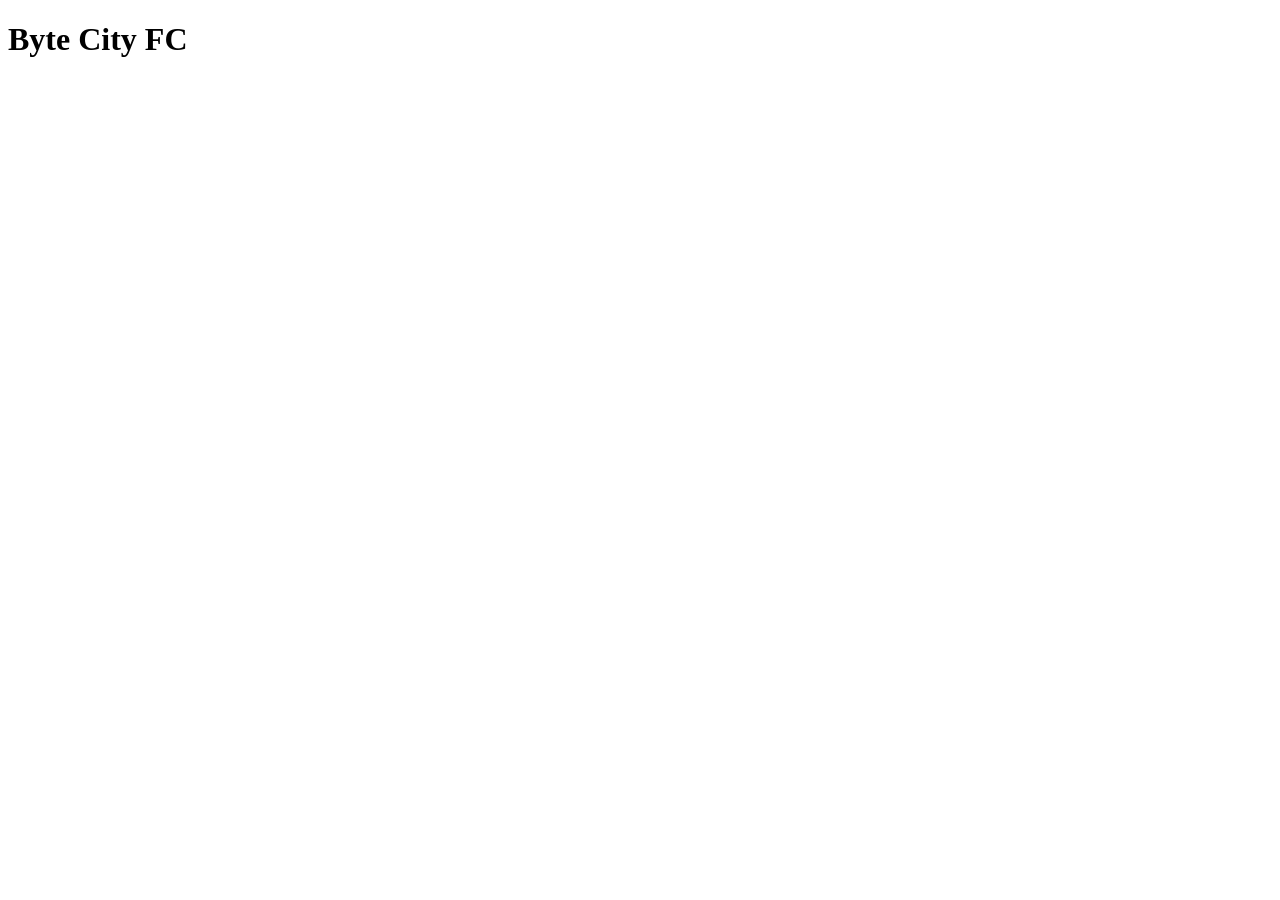
==== index.html @ 26c6b19a "Add initial HTML structure for Byte City FC" ====
<!DOCTYPE html>
<html lang="en">
<head>
    <meta charset="UTF-8">
    <meta name="viewport" content="width=device-width, initial-scale=1.0">
    <title>Byte City FC</title>
</head>
<header>

</header>
<body>
    <h1>Byte City FC</h1>
</body>
</html>
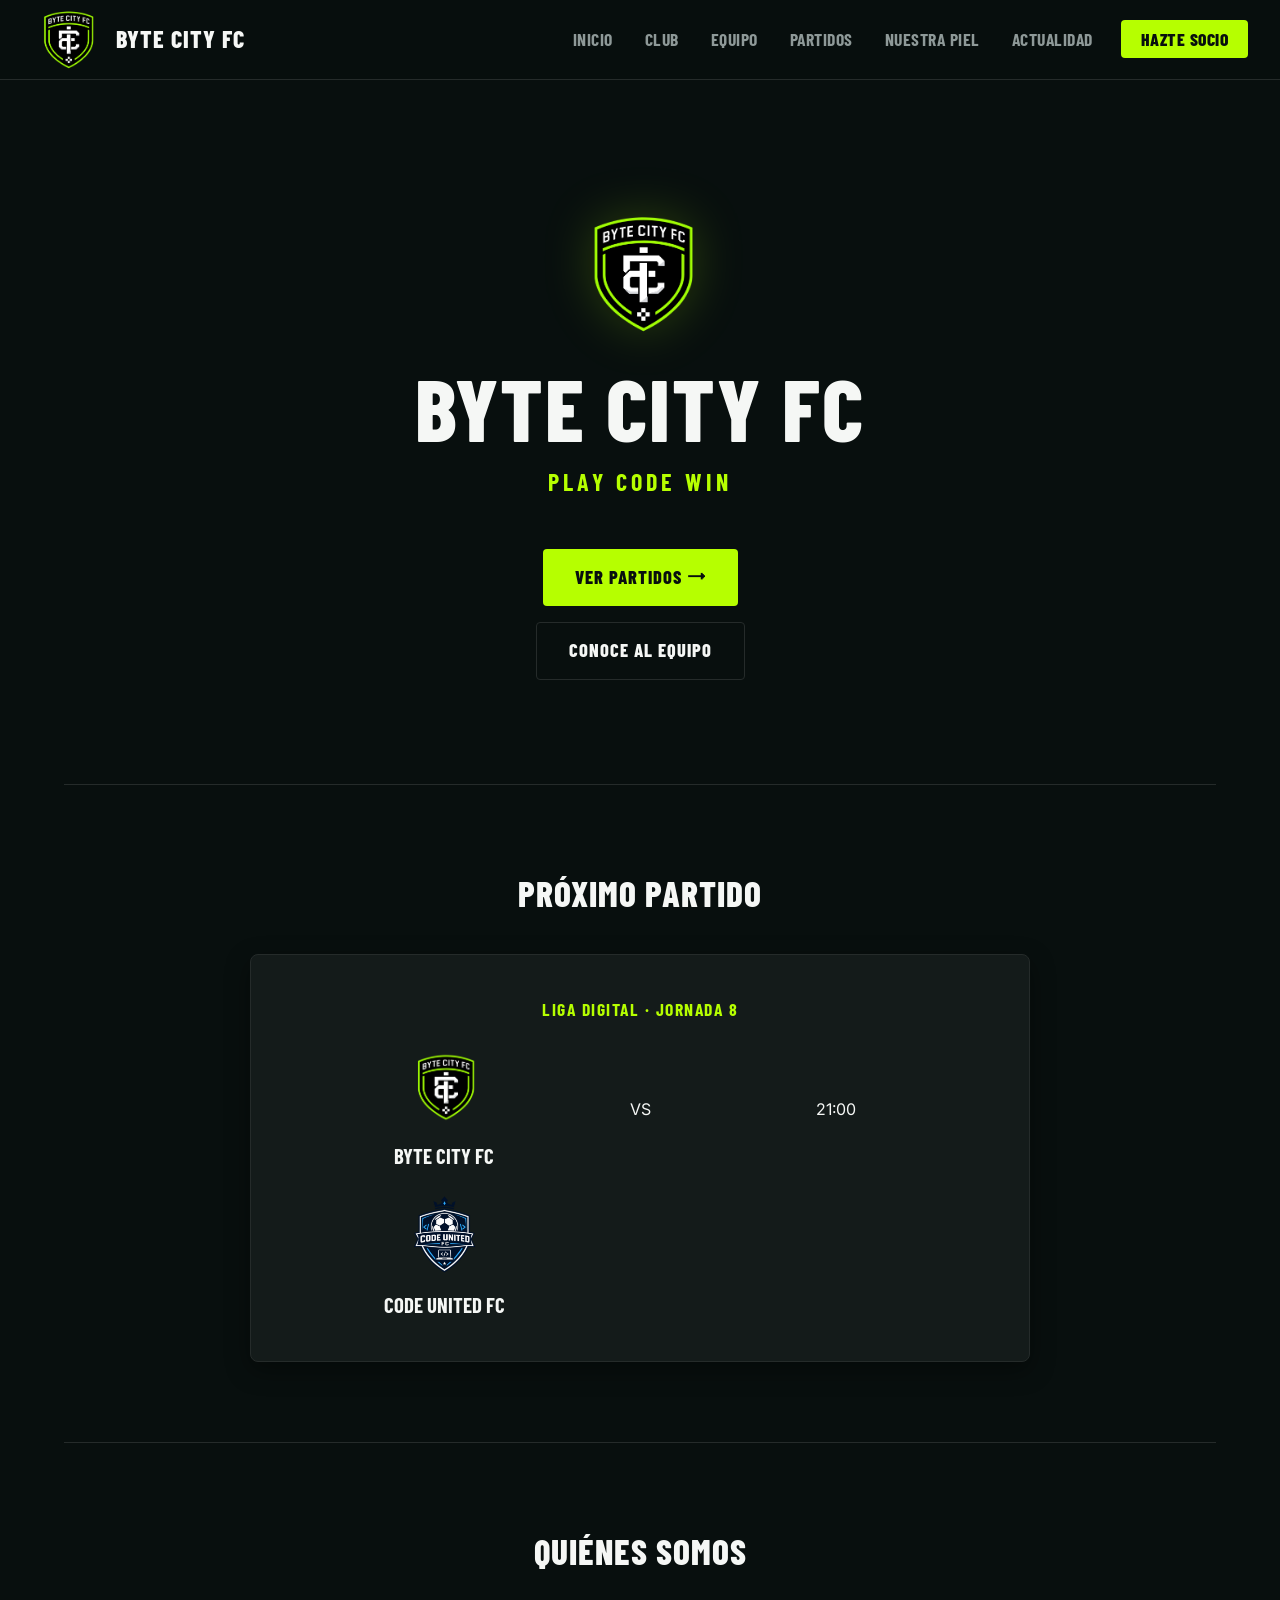
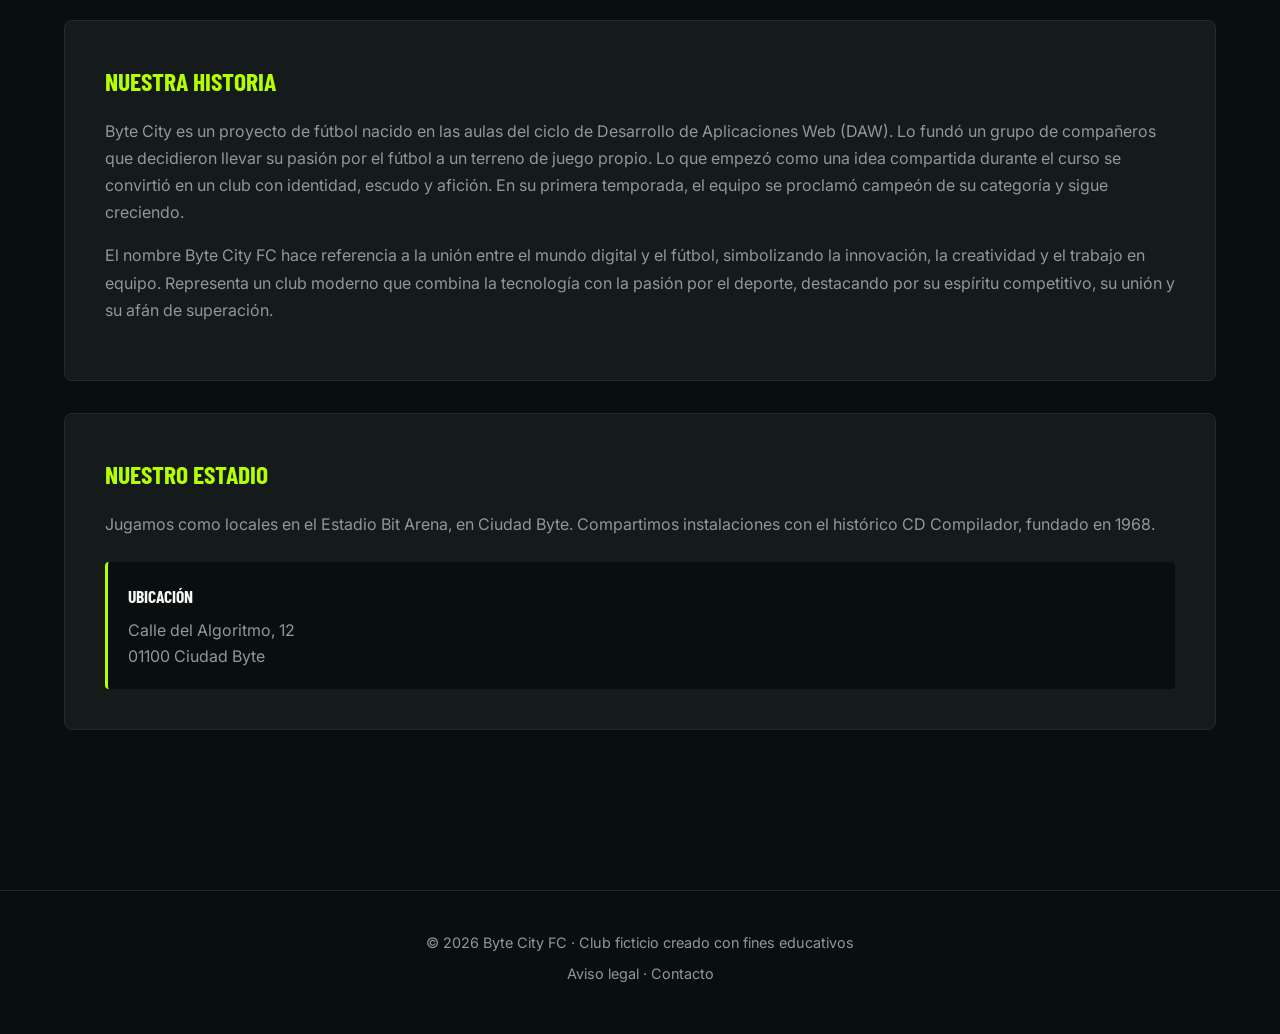
==== commit d7ee7847: "Actualizar estructura del proyecto, estilos base y documentacion" ====
--- a/index.html
+++ b/index.html
@@ -1,14 +1,96 @@
-<!DOCTYPE html>
-<html lang="en">
-<head>
-    <meta charset="UTF-8">
-    <meta name="viewport" content="width=device-width, initial-scale=1.0">
-    <title>Byte City FC</title>
-</head>
-<header>
-
-</header>
-<body>
-    <h1>Byte City FC</h1>
-</body>
-</html>
+<!DOCTYPE html>
+<html lang="es">
+<head>
+    <meta charset="UTF-8">
+    <meta name="viewport" content="width=device-width, initial-scale=1.0">
+    <title>Byte City FC</title>
+    <link rel="icon" href="img/escudo/Escudo-Sin-Fondo.png">
+    <link rel="stylesheet" href="css/base.css">
+</head>
+<body>
+
+    <header id="menuNavegacion">
+        <a href="index.html" class="logo">
+            <img width="70" src="img/escudo/Escudo-Sin-Fondo.png" alt="Logo Byte City FC">
+            <span>Byte City FC</span>
+        </a>
+
+        <nav aria-label="Menú principal">
+            <ul>
+                <li><a href="index.html">Inicio</a></li>
+                <li>
+                    <a href="pages/club.html">Club</a>
+                    <ul>
+                        <li><a href="pages/club.html#historia">Historia</a></li>
+                        <li><a href="pages/club.html#estadio">Estadio</a></li>
+                        <li><a href="pages/club.html#aficion">Afición</a></li>
+                    </ul>
+                </li>
+                <li><a href="pages/equipo.html">Equipo</a></li>
+                <li><a href="pages/partidos.html">Partidos</a></li>
+                <li><a href="pages/nuestra-piel.html">Nuestra piel</a></li>
+                <li><a href="pages/actualidad.html">Actualidad</a></li>
+                <li><a href="pages/hazte-socio.html">Hazte socio</a></li>
+            </ul>
+        </nav>
+    </header>
+
+    <main>
+
+        <section id="seccionPrincipal">
+            <img src="img/escudo/Escudo-Sin-Fondo.png" alt="Escudo de Byte City FC">
+            <h1 id="tituloPrincipal">BYTE CITY FC</h1>
+            <p id="subtituloLema">Play Code Win</p>
+            <a id="botonVerPartidos" href="pages/partidos.html">Ver Partidos ⭢</a>
+            <a id="botonConoceAlEquipo" href="pages/equipo.html">Conoce al Equipo</a>
+        </section>
+
+        <section id="seccionProximoPartido">
+            <h2>Próximo partido</h2>
+            <article>
+                <p>Liga Digital · Jornada 8</p>
+                <div>
+                    <img src="img/escudo/Escudo-Sin-Fondo.png" alt="Escudo de Byte City FC">
+                    <h3>Byte City FC</h3>
+                </div>
+                <p>VS</p>
+                <p><time datetime="21:00">21:00</time></p>
+                <div>
+                    <img src="img/codeunitedfc/Escudo CODE UNITED FC con temática tecnológica.png" alt="Escudo de Code United FC">
+                    <h3>Code United FC</h3>
+                </div>
+            </article>
+        </section>
+
+        <section id="seccionQuienesSomos">
+            <h2>Quiénes somos</h2>
+
+            <article id="historia">
+                <h3>Nuestra historia</h3>
+                <p>Byte City es un proyecto de fútbol nacido en las aulas del ciclo de Desarrollo de Aplicaciones Web (DAW). Lo fundó un grupo de compañeros que decidieron llevar su pasión por el fútbol a un terreno de juego propio. Lo que empezó como una idea compartida durante el curso se convirtió en un club con identidad, escudo y afición. En su primera temporada, el equipo se proclamó campeón de su categoría y sigue creciendo.</p>
+                <p>El nombre Byte City FC hace referencia a la unión entre el mundo digital y el fútbol, simbolizando la innovación, la creatividad y el trabajo en equipo. Representa un club moderno que combina la tecnología con la pasión por el deporte, destacando por su espíritu competitivo, su unión y su afán de superación.</p>
+            </article>
+
+            <article id="estadio">
+                <h3>Nuestro estadio</h3>
+                <p>Jugamos como locales en el Estadio Bit Arena, en Ciudad Byte. Compartimos instalaciones con el histórico CD Compilador, fundado en 1968.</p>
+
+                <aside>
+                    <h4>Ubicación</h4>
+                    <address>
+                        Calle del Algoritmo, 12<br>
+                        01100 Ciudad Byte
+                    </address>
+                </aside>
+            </article>
+        </section>
+
+    </main>
+
+    <footer>
+        <p>&copy; 2026 Byte City FC · Club ficticio creado con fines educativos</p>
+        <p><a href="pages/legal.html">Aviso legal</a> · <a href="pages/contacto.html">Contacto</a></p>
+    </footer>
+
+</body>
+</html>
--- a/css/base.css
+++ b/css/base.css
@@ -0,0 +1,1207 @@
+/* ==========================================================================
+   BYTE CITY FC — HOJA DE ESTILOS BASE (CSS3 PURO)
+   Identidad visual: Dark Mode deportivo, minimalista y de alto contraste
+   ========================================================================== */
+
+/* 1. TIPOGRAFÍAS OFICIALES */
+@import url('https://fonts.googleapis.com/css2?family=Barlow+Condensed:wght@600;700;800&family=Inter:wght@400;500;600;700&display=swap');
+
+/* 2. VARIABLES DE DISEÑO (DESIGN TOKENS) */
+:root {
+  /* Paleta oficial */
+  --color-primary: #B6FF00;       /* Verde lima neón (acento, botones, badges) */
+  --color-primary-hover: #9ee000; /* Lima hover */
+  --color-bg-dark: #080F0E;       /* Fondo oscuro principal */
+  --color-surface: #141B1A;       /* Fondo de tarjetas y bloques */
+  --color-surface-hover: #1E2726; /* Hover en tarjetas */
+  --color-border: #252B2A;        /* Líneas divisorias y bordes sutiles */
+  --color-text: #F5F7F5;          /* Texto principal (blanco roto) */
+  --color-text-muted: #8E9998;    /* Texto secundario / descripciones */
+
+  /* Tipografías */
+  --font-display: 'Barlow Condensed', sans-serif;
+  --font-body: 'Inter', sans-serif;
+
+  /* Espaciado */
+  --container-max-width: 1200px;
+  --header-height: 80px;
+  --radius-sm: 4px;
+  --radius-md: 8px;
+  --radius-lg: 16px;
+
+  /* Sombras y brillos */
+  --glow-primary: 0 0 20px rgba(182, 255, 0, 0.25);
+  --shadow-card: 0 8px 24px rgba(0, 0, 0, 0.4);
+}
+
+/* 3. RESET Y BASE */
+*, *::before, *::after {
+  margin: 0;
+  padding: 0;
+  box-sizing: border-box;
+}
+
+html {
+  scroll-behavior: smooth;
+  font-size: 16px;
+}
+
+body {
+  background-color: var(--color-bg-dark);
+  color: var(--color-text);
+  font-family: var(--font-body);
+  line-height: 1.6;
+  min-height: 100vh;
+  display: flex;
+  flex-direction: column;
+}
+
+img {
+  max-width: 100%;
+  height: auto;
+  display: block;
+}
+
+a {
+  color: inherit;
+  text-decoration: none;
+  transition: color 0.2s ease, opacity 0.2s ease;
+}
+
+ul {
+  list-style: none;
+}
+
+/* 4. CABECERA Y NAVEGACIÓN GLOBAL */
+#menuNavegacion {
+  position: sticky;
+  top: 0;
+  z-index: 1000;
+  background-color: rgba(8, 15, 14, 0.92);
+  backdrop-filter: blur(10px);
+  border-bottom: 1px solid var(--color-border);
+  height: var(--header-height);
+  display: flex;
+  align-items: center;
+  justify-content: space-between;
+  padding: 0 2rem;
+}
+
+#menuNavegacion .logo {
+  display: flex;
+  align-items: center;
+  gap: 0.85rem;
+  font-family: var(--font-display);
+  font-size: 1.5rem;
+  font-weight: 800;
+  letter-spacing: 1px;
+  color: var(--color-text);
+  text-transform: uppercase;
+}
+
+#menuNavegacion .logo:hover {
+  color: var(--color-primary);
+}
+
+#menuNavegacion nav > ul {
+  display: flex;
+  align-items: center;
+  gap: 1.5rem;
+}
+
+#menuNavegacion nav a {
+  font-family: var(--font-display);
+  font-size: 1.1rem;
+  font-weight: 700;
+  letter-spacing: 0.5px;
+  text-transform: uppercase;
+  color: var(--color-text-muted);
+  padding: 0.5rem 0.25rem;
+  position: relative;
+}
+
+#menuNavegacion nav a:hover {
+  color: var(--color-text);
+}
+
+/* Enlace destacado de Hazte socio */
+#menuNavegacion nav li:last-child a {
+  background-color: var(--color-primary);
+  color: var(--color-bg-dark);
+  padding: 0.5rem 1.25rem;
+  border-radius: var(--radius-sm);
+  font-weight: 800;
+  transition: background-color 0.2s ease, box-shadow 0.2s ease, transform 0.2s ease;
+}
+
+#menuNavegacion nav li:last-child a:hover {
+  background-color: var(--color-primary-hover);
+  box-shadow: var(--glow-primary);
+  transform: translateY(-1px);
+}
+
+/* Submenú desplegable (Club) con CSS puro */
+#menuNavegacion nav li {
+  position: relative;
+}
+
+#menuNavegacion nav li ul {
+  display: none;
+  position: absolute;
+  top: 100%;
+  left: 0;
+  background-color: var(--color-surface);
+  border: 1px solid var(--color-border);
+  border-radius: var(--radius-sm);
+  min-width: 160px;
+  padding: 0.5rem 0;
+  box-shadow: var(--shadow-card);
+}
+
+#menuNavegacion nav li:hover ul,
+#menuNavegacion nav li:focus-within ul {
+  display: block;
+}
+
+#menuNavegacion nav li ul li a {
+  display: block;
+  padding: 0.5rem 1rem;
+  font-size: 0.95rem;
+  color: var(--color-text-muted);
+}
+
+#menuNavegacion nav li ul li a:hover {
+  background-color: var(--color-surface-hover);
+  color: var(--color-primary);
+}
+
+/* 5. CONTENIDO PRINCIPAL */
+main {
+  flex: 1;
+  max-width: var(--container-max-width);
+  margin: 0 auto;
+  padding: 3rem 1.5rem;
+  width: 100%;
+}
+
+/* 6. HERO SECTION (PORTADA) */
+#seccionPrincipal {
+  text-align: center;
+  padding: 5rem 1rem 6rem;
+  border-bottom: 1px solid var(--color-border);
+  display: flex;
+  flex-direction: column;
+  align-items: center;
+  position: relative;
+}
+
+#seccionPrincipal img {
+  width: 140px;
+  height: auto;
+  margin-bottom: 1.5rem;
+  filter: drop-shadow(0 0 25px rgba(182, 255, 0, 0.2));
+  transition: transform 0.3s ease;
+}
+
+#seccionPrincipal img:hover {
+  transform: scale(1.05);
+}
+
+#tituloPrincipal {
+  font-family: var(--font-display);
+  font-size: clamp(3rem, 7vw, 5.5rem);
+  font-weight: 800;
+  letter-spacing: 2px;
+  line-height: 1;
+  text-transform: uppercase;
+  margin-bottom: 0.75rem;
+}
+
+#subtituloLema {
+  font-family: var(--font-display);
+  font-size: 1.5rem;
+  font-weight: 700;
+  letter-spacing: 4px;
+  color: var(--color-primary);
+  text-transform: uppercase;
+  margin-bottom: 2.5rem;
+}
+
+/* Botones de acción del Hero */
+#botonVerPartidos,
+#botonConoceAlEquipo {
+  font-family: var(--font-display);
+  font-size: 1.15rem;
+  font-weight: 800;
+  text-transform: uppercase;
+  letter-spacing: 1px;
+  padding: 0.85rem 2rem;
+  border-radius: var(--radius-sm);
+  display: inline-block;
+  margin: 0.5rem;
+  transition: all 0.2s ease;
+}
+
+#botonVerPartidos {
+  background-color: var(--color-primary);
+  color: var(--color-bg-dark);
+}
+
+#botonVerPartidos:hover {
+  background-color: var(--color-primary-hover);
+  box-shadow: var(--glow-primary);
+  transform: translateY(-2px);
+}
+
+#botonConoceAlEquipo {
+  background-color: transparent;
+  color: var(--color-text);
+  border: 1px solid var(--color-border);
+}
+
+#botonConoceAlEquipo:hover {
+  border-color: var(--color-text);
+  background-color: var(--color-surface);
+  transform: translateY(-2px);
+}
+
+/* 7. TARJETA DE PRÓXIMO PARTIDO */
+#seccionProximoPartido {
+  padding: 5rem 0;
+  border-bottom: 1px solid var(--color-border);
+}
+
+#seccionProximoPartido h2 {
+  font-family: var(--font-display);
+  font-size: 2.2rem;
+  font-weight: 800;
+  text-transform: uppercase;
+  letter-spacing: 1px;
+  margin-bottom: 2rem;
+  text-align: center;
+}
+
+#seccionProximoPartido article {
+  background-color: var(--color-surface);
+  border: 1px solid var(--color-border);
+  border-radius: var(--radius-md);
+  padding: 2.5rem 2rem;
+  max-width: 780px;
+  margin: 0 auto;
+  box-shadow: var(--shadow-card);
+  text-align: center;
+  display: grid;
+  grid-template-columns: 1fr auto 1fr;
+  grid-template-rows: auto auto;
+  align-items: center;
+  gap: 1.5rem;
+}
+
+#seccionProximoPartido article > p:first-child {
+  grid-column: 1 / -1;
+  font-family: var(--font-display);
+  font-size: 1.1rem;
+  font-weight: 700;
+  letter-spacing: 1.5px;
+  color: var(--color-primary);
+  text-transform: uppercase;
+}
+
+#seccionProximoPartido article div {
+  display: flex;
+  flex-direction: column;
+  align-items: center;
+  gap: 0.75rem;
+}
+
+#seccionProximoPartido article div img {
+  width: 80px;
+  height: 80px;
+  object-fit: contain;
+}
+
+#seccionProximoPartido article div h3 {
+  font-family: var(--font-display);
+  font-size: 1.3rem;
+  font-weight: 700;
+  text-transform: uppercase;
+}
+
+/* 8. SECCIÓN QUIÉNES SOMOS / EL CLUB */
+#seccionQuienesSomos {
+  padding: 5rem 0;
+}
+
+#seccionQuienesSomos h2 {
+  font-family: var(--font-display);
+  font-size: 2.2rem;
+  font-weight: 800;
+  text-transform: uppercase;
+  letter-spacing: 1px;
+  margin-bottom: 2.5rem;
+  text-align: center;
+}
+
+#seccionQuienesSomos article {
+  background-color: var(--color-surface);
+  border: 1px solid var(--color-border);
+  border-radius: var(--radius-md);
+  padding: 2.5rem;
+  margin-bottom: 2rem;
+}
+
+#seccionQuienesSomos article h3 {
+  font-family: var(--font-display);
+  font-size: 1.6rem;
+  font-weight: 700;
+  text-transform: uppercase;
+  color: var(--color-primary);
+  margin-bottom: 1rem;
+}
+
+#seccionQuienesSomos article p {
+  color: var(--color-text-muted);
+  margin-bottom: 1rem;
+  line-height: 1.7;
+}
+
+#seccionQuienesSomos aside {
+  margin-top: 1.5rem;
+  padding: 1.25rem;
+  background-color: var(--color-bg-dark);
+  border-left: 3px solid var(--color-primary);
+  border-radius: var(--radius-sm);
+}
+
+#seccionQuienesSomos aside h4 {
+  font-family: var(--font-display);
+  font-size: 1.1rem;
+  text-transform: uppercase;
+  margin-bottom: 0.5rem;
+}
+
+#seccionQuienesSomos address {
+  font-style: normal;
+  color: var(--color-text-muted);
+}
+
+/* 9. PIE DE PÁGINA (FOOTER) */
+footer {
+  background-color: var(--color-bg-dark);
+  border-top: 1px solid var(--color-border);
+  padding: 2.5rem 1.5rem;
+  text-align: center;
+  color: var(--color-text-muted);
+  font-size: 0.9rem;
+}
+
+footer p {
+  margin-bottom: 0.5rem;
+}
+
+footer a {
+  color: var(--color-text-muted);
+}
+
+footer a:hover {
+  color: var(--color-primary);
+}
+
+/* 10. ESTILOS DE PÁGINAS INTERIORES */
+.paginaEncabezado {
+  text-align: center;
+  padding: 3rem 1rem 4rem;
+  border-bottom: 1px solid var(--color-border);
+  margin-bottom: 3.5rem;
+}
+
+.paginaEncabezado h1 {
+  font-family: var(--font-display);
+  font-size: clamp(2.5rem, 5vw, 4rem);
+  font-weight: 800;
+  text-transform: uppercase;
+  letter-spacing: 1.5px;
+  margin-bottom: 1rem;
+}
+
+.paginaEncabezado .subtitulo,
+.descripcionSeccion {
+  color: var(--color-text-muted);
+  max-width: 680px;
+  margin: 0 auto;
+  font-size: 1.05rem;
+}
+
+/* 11. TABLA COMPARATIVA DE ABONOS (REQUISITO EVALUABLE) */
+.seccionTablaAbonos {
+  margin-bottom: 5rem;
+}
+
+.seccionTablaAbonos h2,
+.seccionFormulario h2 {
+  font-family: var(--font-display);
+  font-size: 2.2rem;
+  font-weight: 800;
+  text-transform: uppercase;
+  letter-spacing: 1px;
+  text-align: center;
+  margin-bottom: 0.5rem;
+}
+
+.seccionTablaAbonos .descripcionSeccion,
+.seccionFormulario .descripcionSeccion {
+  text-align: center;
+  margin-bottom: 2.5rem;
+}
+
+.tablaContenedor {
+  overflow-x: auto;
+  border-radius: var(--radius-md);
+  border: 1px solid var(--color-border);
+  box-shadow: var(--shadow-card);
+}
+
+.tablaComparativa {
+  width: 100%;
+  border-collapse: collapse;
+  text-align: left;
+  background-color: var(--color-surface);
+}
+
+.tablaComparativa caption {
+  padding: 1rem;
+  font-size: 0.85rem;
+  color: var(--color-text-muted);
+  text-align: right;
+  font-style: italic;
+  background-color: var(--color-bg-dark);
+}
+
+.tablaComparativa thead {
+  background-color: #0c1413;
+  border-bottom: 2px solid var(--color-border);
+}
+
+.tablaComparativa th,
+.tablaComparativa td {
+  padding: 1.25rem 1.5rem;
+  border-bottom: 1px solid var(--color-border);
+}
+
+.tablaComparativa thead th {
+  font-family: var(--font-display);
+  font-size: 1.15rem;
+  font-weight: 700;
+  letter-spacing: 1px;
+  text-transform: uppercase;
+  color: var(--color-primary);
+}
+
+.tablaComparativa tbody th {
+  font-family: var(--font-display);
+  font-size: 1.2rem;
+  font-weight: 700;
+  color: var(--color-text);
+  white-space: nowrap;
+}
+
+.tablaComparativa tbody tr:hover {
+  background-color: var(--color-surface-hover);
+}
+
+.tablaComparativa .precioDestacado {
+  font-family: var(--font-display);
+  font-size: 1.6rem;
+  font-weight: 800;
+  color: var(--color-primary);
+}
+
+.tablaComparativa tfoot td {
+  font-size: 0.85rem;
+  color: var(--color-text-muted);
+  background-color: #0d1615;
+  padding: 1rem 1.5rem;
+}
+
+/* 12. FORMULARIO DE ALTA DE SOCIO */
+.seccionFormulario {
+  max-width: 820px;
+  margin: 0 auto 4rem;
+}
+
+.formularioSocio {
+  background-color: var(--color-surface);
+  border: 1px solid var(--color-border);
+  border-radius: var(--radius-md);
+  padding: 2.5rem;
+  box-shadow: var(--shadow-card);
+}
+
+.formularioSocio fieldset {
+  border: 1px solid var(--color-border);
+  border-radius: var(--radius-sm);
+  padding: 1.75rem;
+  margin-bottom: 2rem;
+  background-color: rgba(8, 15, 14, 0.4);
+}
+
+.formularioSocio legend {
+  font-family: var(--font-display);
+  font-size: 1.25rem;
+  font-weight: 700;
+  text-transform: uppercase;
+  letter-spacing: 1px;
+  color: var(--color-primary);
+  padding: 0 0.75rem;
+}
+
+.campoFila {
+  display: grid;
+  grid-template-columns: 1fr 1fr;
+  gap: 1.25rem;
+  margin-bottom: 1.25rem;
+}
+
+.campoControl {
+  display: flex;
+  flex-direction: column;
+  gap: 0.4rem;
+}
+
+.campoControl label {
+  font-size: 0.9rem;
+  font-weight: 600;
+  color: var(--color-text);
+}
+
+.campoControl input,
+.campoControl select,
+.campoControl textarea {
+  background-color: var(--color-bg-dark);
+  border: 1px solid var(--color-border);
+  border-radius: var(--radius-sm);
+  color: var(--color-text);
+  padding: 0.75rem 1rem;
+  font-family: var(--font-body);
+  font-size: 0.95rem;
+  transition: border-color 0.2s ease, box-shadow 0.2s ease;
+}
+
+.campoControl input:focus,
+.campoControl select:focus,
+.campoControl textarea:focus {
+  outline: none;
+  border-color: var(--color-primary);
+  box-shadow: 0 0 10px rgba(182, 255, 0, 0.2);
+}
+
+.campoControl small {
+  color: var(--color-text-muted);
+  font-size: 0.8rem;
+}
+
+/* Opciones de Abono en Radio Cards */
+.ayudaCampo {
+  color: var(--color-text-muted);
+  font-size: 0.95rem;
+  margin-bottom: 1rem;
+}
+
+.opcionesRadio {
+  display: grid;
+  grid-template-columns: 1fr 1fr;
+  gap: 1rem;
+  margin-bottom: 1.5rem;
+}
+
+.opcionRadioTarjeta {
+  background-color: var(--color-bg-dark);
+  border: 1px solid var(--color-border);
+  border-radius: var(--radius-sm);
+  padding: 1rem;
+  display: flex;
+  align-items: center;
+  gap: 0.85rem;
+  cursor: pointer;
+  transition: all 0.2s ease;
+}
+
+.opcionRadioTarjeta:hover {
+  border-color: var(--color-primary);
+  background-color: #0d1615;
+}
+
+.opcionRadioTarjeta input[type="radio"] {
+  accent-color: var(--color-primary);
+  width: 18px;
+  height: 18px;
+}
+
+.opcionRadioTarjeta .infoRadio {
+  display: flex;
+  flex-direction: column;
+}
+
+.opcionRadioTarjeta .infoRadio strong {
+  font-family: var(--font-display);
+  font-size: 1.1rem;
+  color: var(--color-text);
+}
+
+.opcionRadioTarjeta .infoRadio .detalle {
+  font-size: 0.85rem;
+  color: var(--color-text-muted);
+}
+
+.campoCheckbox {
+  display: flex;
+  align-items: flex-start;
+  gap: 0.75rem;
+  margin-bottom: 1rem;
+}
+
+.campoCheckbox input[type="checkbox"] {
+  accent-color: var(--color-primary);
+  width: 18px;
+  height: 18px;
+  margin-top: 3px;
+}
+
+.campoCheckbox label {
+  font-size: 0.9rem;
+  color: var(--color-text-muted);
+  line-height: 1.4;
+}
+
+.campoCheckbox label a {
+  color: var(--color-primary);
+  text-decoration: underline;
+}
+
+.accionesFormulario {
+  display: flex;
+  align-items: center;
+  gap: 1.25rem;
+  margin-top: 2rem;
+}
+
+.botonEnvio {
+  background-color: var(--color-primary);
+  color: var(--color-bg-dark);
+  font-family: var(--font-display);
+  font-size: 1.15rem;
+  font-weight: 800;
+  text-transform: uppercase;
+  letter-spacing: 1px;
+  padding: 0.85rem 2rem;
+  border: none;
+  border-radius: var(--radius-sm);
+  cursor: pointer;
+  transition: all 0.2s ease;
+}
+
+.botonEnvio:hover {
+  background-color: var(--color-primary-hover);
+  box-shadow: var(--glow-primary);
+  transform: translateY(-2px);
+}
+
+.botonReset {
+  background-color: transparent;
+  color: var(--color-text-muted);
+  font-family: var(--font-display);
+  font-size: 1rem;
+  font-weight: 700;
+  text-transform: uppercase;
+  letter-spacing: 1px;
+  padding: 0.85rem 1.5rem;
+  border: 1px solid var(--color-border);
+  border-radius: var(--radius-sm);
+  cursor: pointer;
+  transition: all 0.2s ease;
+}
+
+.botonReset:hover {
+  color: var(--color-text);
+  border-color: var(--color-text);
+}
+
+/* 13. ESTILOS DE NUESTRA PIEL (EQUIPACIONES Y TIENDA) */
+.seccionColeccion {
+  margin-bottom: 5.5rem;
+}
+
+.tituloSeccion {
+  font-family: var(--font-display);
+  font-size: 2.3rem;
+  font-weight: 800;
+  text-transform: uppercase;
+  letter-spacing: 1px;
+  text-align: center;
+  margin-bottom: 0.5rem;
+}
+
+.gridEquipaciones {
+  display: grid;
+  grid-template-columns: repeat(auto-fit, minmax(320px, 1fr));
+  gap: 2rem;
+  margin-top: 2.5rem;
+}
+
+.tarjetaEquipacion {
+  background-color: var(--color-surface);
+  border: 1px solid var(--color-border);
+  border-radius: var(--radius-md);
+  padding: 2rem;
+  position: relative;
+  display: flex;
+  flex-direction: column;
+  box-shadow: var(--shadow-card);
+  transition: transform 0.3s ease, border-color 0.3s ease, box-shadow 0.3s ease;
+}
+
+.tarjetaEquipacion:hover {
+  transform: translateY(-5px);
+  border-color: var(--color-primary);
+  box-shadow: 0 12px 30px rgba(0, 0, 0, 0.6), var(--glow-primary);
+}
+
+.insigniaEdicion {
+  position: absolute;
+  top: 1.25rem;
+  right: 1.25rem;
+  background-color: var(--color-primary);
+  color: var(--color-bg-dark);
+  font-family: var(--font-display);
+  font-size: 0.9rem;
+  font-weight: 800;
+  text-transform: uppercase;
+  letter-spacing: 0.5px;
+  padding: 0.35rem 0.85rem;
+  border-radius: var(--radius-sm);
+}
+
+.figuraEquipacion {
+  margin-bottom: 1.5rem;
+  text-align: center;
+}
+
+.figuraEquipacion img {
+  width: 100%;
+  max-height: 380px;
+  object-fit: contain;
+  margin: 0 auto 0.75rem;
+  filter: drop-shadow(0 10px 15px rgba(0,0,0,0.5));
+}
+
+.figuraEquipacion figcaption {
+  font-size: 0.85rem;
+  color: var(--color-text-muted);
+  font-style: italic;
+}
+
+.infoEquipacion {
+  display: flex;
+  flex-direction: column;
+  flex: 1;
+}
+
+.infoEquipacion h3 {
+  font-family: var(--font-display);
+  font-size: 1.5rem;
+  font-weight: 800;
+  text-transform: uppercase;
+  margin-bottom: 0.5rem;
+}
+
+.detallesTecnicos {
+  color: var(--color-text-muted);
+  font-size: 0.95rem;
+  margin-bottom: 1.25rem;
+  line-height: 1.5;
+  flex: 1;
+}
+
+.galeriaMiniaturas {
+  display: flex;
+  gap: 0.75rem;
+  margin-bottom: 1.5rem;
+  background-color: var(--color-bg-dark);
+  padding: 0.75rem;
+  border-radius: var(--radius-sm);
+  border: 1px solid var(--color-border);
+}
+
+.galeriaMiniaturas img {
+  width: 50%;
+  height: 90px;
+  object-fit: contain;
+  border-radius: var(--radius-sm);
+  background-color: var(--color-surface);
+  padding: 0.35rem;
+  transition: transform 0.2s ease;
+}
+
+.galeriaMiniaturas img:hover {
+  transform: scale(1.05);
+}
+
+.precioYAccion {
+  display: flex;
+  align-items: center;
+  justify-content: space-between;
+  border-top: 1px solid var(--color-border);
+  padding-top: 1.25rem;
+}
+
+.precioProducto {
+  font-family: var(--font-display);
+  font-size: 1.8rem;
+  font-weight: 800;
+  color: var(--color-primary);
+}
+
+.botonComprar {
+  background-color: var(--color-primary);
+  color: var(--color-bg-dark);
+  font-family: var(--font-display);
+  font-size: 1.05rem;
+  font-weight: 800;
+  text-transform: uppercase;
+  letter-spacing: 0.5px;
+  padding: 0.65rem 1.4rem;
+  border-radius: var(--radius-sm);
+  transition: all 0.2s ease;
+}
+
+.botonComprar:hover {
+  background-color: var(--color-primary-hover);
+  box-shadow: var(--glow-primary);
+  transform: translateY(-2px);
+}
+
+/* Grilla de Merchandising y Ropa */
+.gridMerch {
+  display: grid;
+  grid-template-columns: repeat(auto-fit, minmax(240px, 1fr));
+  gap: 1.5rem;
+  margin-top: 2.5rem;
+}
+
+.tarjetaMerch {
+  background-color: var(--color-surface);
+  border: 1px solid var(--color-border);
+  border-radius: var(--radius-md);
+  padding: 1.5rem;
+  display: flex;
+  flex-direction: column;
+  transition: all 0.2s ease;
+}
+
+.tarjetaMerch:hover {
+  border-color: var(--color-primary);
+  transform: translateY(-4px);
+}
+
+.tarjetaMerch figure {
+  margin-bottom: 1rem;
+  text-align: center;
+}
+
+.tarjetaMerch figure img {
+  width: 100%;
+  height: 200px;
+  object-fit: contain;
+  margin-bottom: 0.5rem;
+}
+
+.tarjetaMerch figure figcaption {
+  font-size: 0.8rem;
+  color: var(--color-text-muted);
+}
+
+.tarjetaMerch h4 {
+  font-family: var(--font-display);
+  font-size: 1.2rem;
+  font-weight: 700;
+  text-transform: uppercase;
+  margin-bottom: 0.4rem;
+}
+
+.tarjetaMerch p {
+  color: var(--color-text-muted);
+  font-size: 0.85rem;
+  line-height: 1.4;
+  margin-bottom: 1.25rem;
+  flex: 1;
+}
+
+.pieTarjetaMerch {
+  display: flex;
+  align-items: center;
+  justify-content: space-between;
+  border-top: 1px solid var(--color-border);
+  padding-top: 1rem;
+}
+
+.botonComprarSecundario {
+  background-color: transparent;
+  color: var(--color-text);
+  border: 1px solid var(--color-border);
+  font-family: var(--font-display);
+  font-size: 0.95rem;
+  font-weight: 700;
+  text-transform: uppercase;
+  padding: 0.45rem 1rem;
+  border-radius: var(--radius-sm);
+  transition: all 0.2s ease;
+}
+
+.botonComprarSecundario:hover {
+  border-color: var(--color-primary);
+  color: var(--color-primary);
+  background-color: var(--color-bg-dark);
+}
+
+/* 14. ESTILOS DE ACTUALIDAD Y NOTICIAS */
+.seccionNoticiaDestacada {
+  margin-bottom: 5rem;
+}
+
+.tarjetaNoticiaPrincipal {
+  background-color: var(--color-surface);
+  border: 1px solid var(--color-border);
+  border-radius: var(--radius-md);
+  overflow: hidden;
+  display: grid;
+  grid-template-columns: 1.15fr 1fr;
+  box-shadow: var(--shadow-card);
+  transition: border-color 0.3s ease, box-shadow 0.3s ease;
+}
+
+.tarjetaNoticiaPrincipal:hover {
+  border-color: var(--color-primary);
+  box-shadow: 0 16px 36px rgba(0, 0, 0, 0.7), var(--glow-primary);
+}
+
+.figuraNoticiaPrincipal {
+  position: relative;
+  overflow: hidden;
+  height: 100%;
+  min-height: 380px;
+}
+
+.figuraNoticiaPrincipal img {
+  width: 100%;
+  height: 100%;
+  object-fit: cover;
+  transition: transform 0.5s ease;
+}
+
+.tarjetaNoticiaPrincipal:hover .figuraNoticiaPrincipal img {
+  transform: scale(1.03);
+}
+
+.insigniaCategoria {
+  position: absolute;
+  top: 1.25rem;
+  left: 1.25rem;
+  background-color: var(--color-primary);
+  color: var(--color-bg-dark);
+  font-family: var(--font-display);
+  font-size: 0.95rem;
+  font-weight: 800;
+  text-transform: uppercase;
+  letter-spacing: 1px;
+  padding: 0.4rem 1rem;
+  border-radius: var(--radius-sm);
+  box-shadow: 0 4px 12px rgba(0,0,0,0.5);
+}
+
+.cuerpoNoticiaPrincipal {
+  padding: 3rem;
+  display: flex;
+  flex-direction: column;
+  justify-content: center;
+}
+
+.metaNoticia {
+  display: flex;
+  align-items: center;
+  gap: 0.5rem;
+  font-size: 0.9rem;
+  color: var(--color-text-muted);
+  margin-bottom: 1rem;
+}
+
+.cuerpoNoticiaPrincipal h2 {
+  font-family: var(--font-display);
+  font-size: clamp(1.8rem, 3.2vw, 2.6rem);
+  font-weight: 800;
+  line-height: 1.15;
+  text-transform: uppercase;
+  letter-spacing: 0.5px;
+  margin-bottom: 1.25rem;
+}
+
+.entradillaNoticia {
+  color: var(--color-text);
+  font-size: 1.05rem;
+  line-height: 1.6;
+  margin-bottom: 1rem;
+}
+
+.parrafoNoticia {
+  color: var(--color-text-muted);
+  font-size: 0.95rem;
+  line-height: 1.6;
+  margin-bottom: 2rem;
+}
+
+.botonNoticiaDestacada {
+  align-self: flex-start;
+  background-color: var(--color-primary);
+  color: var(--color-bg-dark);
+  font-family: var(--font-display);
+  font-size: 1.15rem;
+  font-weight: 800;
+  text-transform: uppercase;
+  letter-spacing: 1px;
+  padding: 0.85rem 1.8rem;
+  border-radius: var(--radius-sm);
+  transition: all 0.2s ease;
+}
+
+.botonNoticiaDestacada:hover {
+  background-color: var(--color-primary-hover);
+  box-shadow: var(--glow-primary);
+  transform: translateY(-2px);
+}
+
+/* Grilla de Otras Noticias */
+.seccionOtrasNoticias {
+  margin-bottom: 4rem;
+}
+
+.gridNoticias {
+  display: grid;
+  grid-template-columns: repeat(auto-fit, minmax(320px, 1fr));
+  gap: 1.75rem;
+  margin-top: 2.5rem;
+}
+
+.tarjetaNoticia {
+  background-color: var(--color-surface);
+  border: 1px solid var(--color-border);
+  border-radius: var(--radius-md);
+  padding: 2rem;
+  display: flex;
+  flex-direction: column;
+  transition: all 0.25s ease;
+}
+
+.tarjetaNoticia:hover {
+  border-color: var(--color-primary);
+  transform: translateY(-4px);
+  box-shadow: var(--shadow-card);
+}
+
+.cabeceraTarjetaNoticia {
+  display: flex;
+  align-items: center;
+  justify-content: space-between;
+  margin-bottom: 1.25rem;
+}
+
+.insigniaCategoriaSecundaria {
+  background-color: rgba(182, 255, 0, 0.12);
+  color: var(--color-primary);
+  border: 1px solid rgba(182, 255, 0, 0.3);
+  font-family: var(--font-display);
+  font-size: 0.85rem;
+  font-weight: 700;
+  text-transform: uppercase;
+  letter-spacing: 0.5px;
+  padding: 0.25rem 0.65rem;
+  border-radius: var(--radius-sm);
+}
+
+.cabeceraTarjetaNoticia time {
+  font-size: 0.85rem;
+  color: var(--color-text-muted);
+}
+
+.tarjetaNoticia h3 {
+  font-family: var(--font-display);
+  font-size: 1.35rem;
+  font-weight: 800;
+  line-height: 1.25;
+  text-transform: uppercase;
+  margin-bottom: 0.85rem;
+  color: var(--color-text);
+}
+
+.tarjetaNoticia p {
+  color: var(--color-text-muted);
+  font-size: 0.95rem;
+  line-height: 1.5;
+  margin-bottom: 1.5rem;
+  flex: 1;
+}
+
+.pieTarjetaNoticia {
+  border-top: 1px solid var(--color-border);
+  padding-top: 1rem;
+}
+
+.enlaceLeerMas {
+  font-family: var(--font-display);
+  font-size: 1rem;
+  font-weight: 700;
+  text-transform: uppercase;
+  color: var(--color-primary);
+  letter-spacing: 0.5px;
+  transition: letter-spacing 0.2s ease;
+}
+
+.enlaceLeerMas:hover {
+  letter-spacing: 1.5px;
+}
+
+/* 15. RESPONSIVE BÁSICO (MOBILE FIRST) */
+@media (max-width: 768px) {
+  #menuNavegacion {
+    padding: 0 1rem;
+  }
+
+  #menuNavegacion nav {
+    display: none;
+  }
+
+  #seccionProximoPartido article {
+    grid-template-columns: 1fr;
+    gap: 1rem;
+  }
+
+  .campoFila,
+  .opcionesRadio {
+    grid-template-columns: 1fr;
+  }
+
+  .formularioSocio {
+    padding: 1.5rem;
+  }
+
+  .tarjetaNoticiaPrincipal {
+    grid-template-columns: 1fr;
+  }
+
+  .cuerpoNoticiaPrincipal {
+    padding: 1.75rem;
+  }
+
+  .figuraNoticiaPrincipal {
+    min-height: 250px;
+  }
+}
+
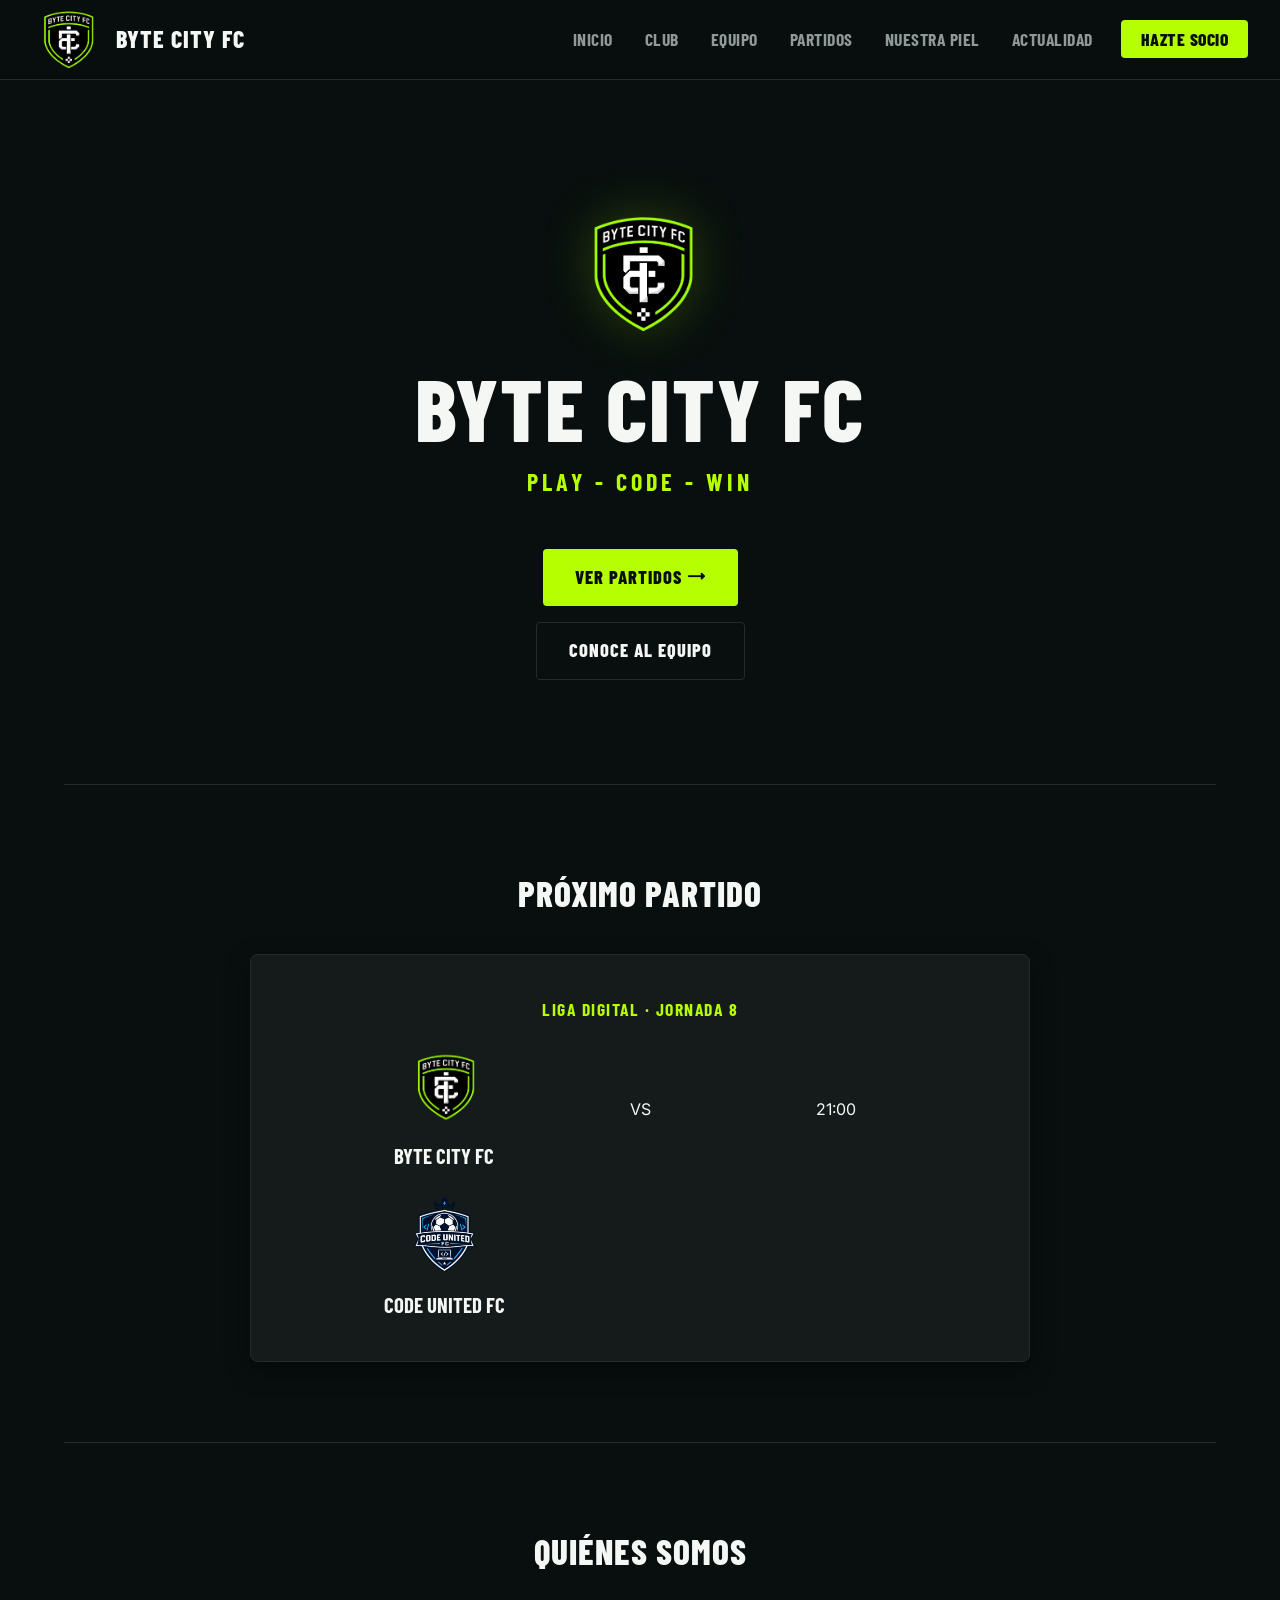
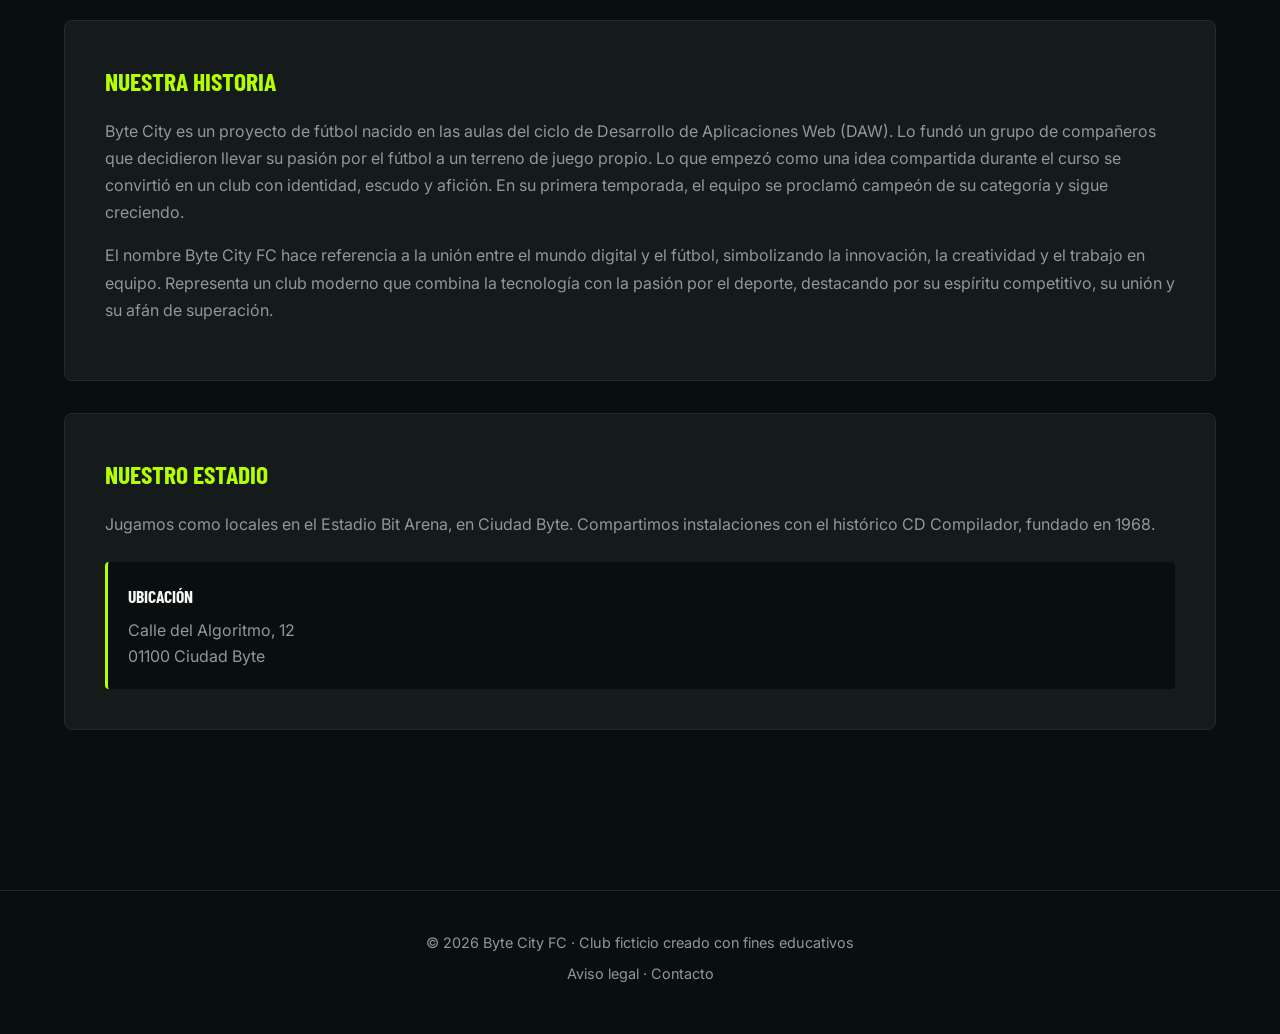
==== commit de8ffb0a: "Actualizar documentacion del sitio y lema oficial a PLAY - CODE - WIN" ====
--- a/index.html
+++ b/index.html
@@ -40,7 +40,7 @@
         <section id="seccionPrincipal">
             <img src="img/escudo/Escudo-Sin-Fondo.png" alt="Escudo de Byte City FC">
             <h1 id="tituloPrincipal">BYTE CITY FC</h1>
-            <p id="subtituloLema">Play Code Win</p>
+            <p id="subtituloLema">PLAY - CODE - WIN</p>
             <a id="botonVerPartidos" href="pages/partidos.html">Ver Partidos ⭢</a>
             <a id="botonConoceAlEquipo" href="pages/equipo.html">Conoce al Equipo</a>
         </section>
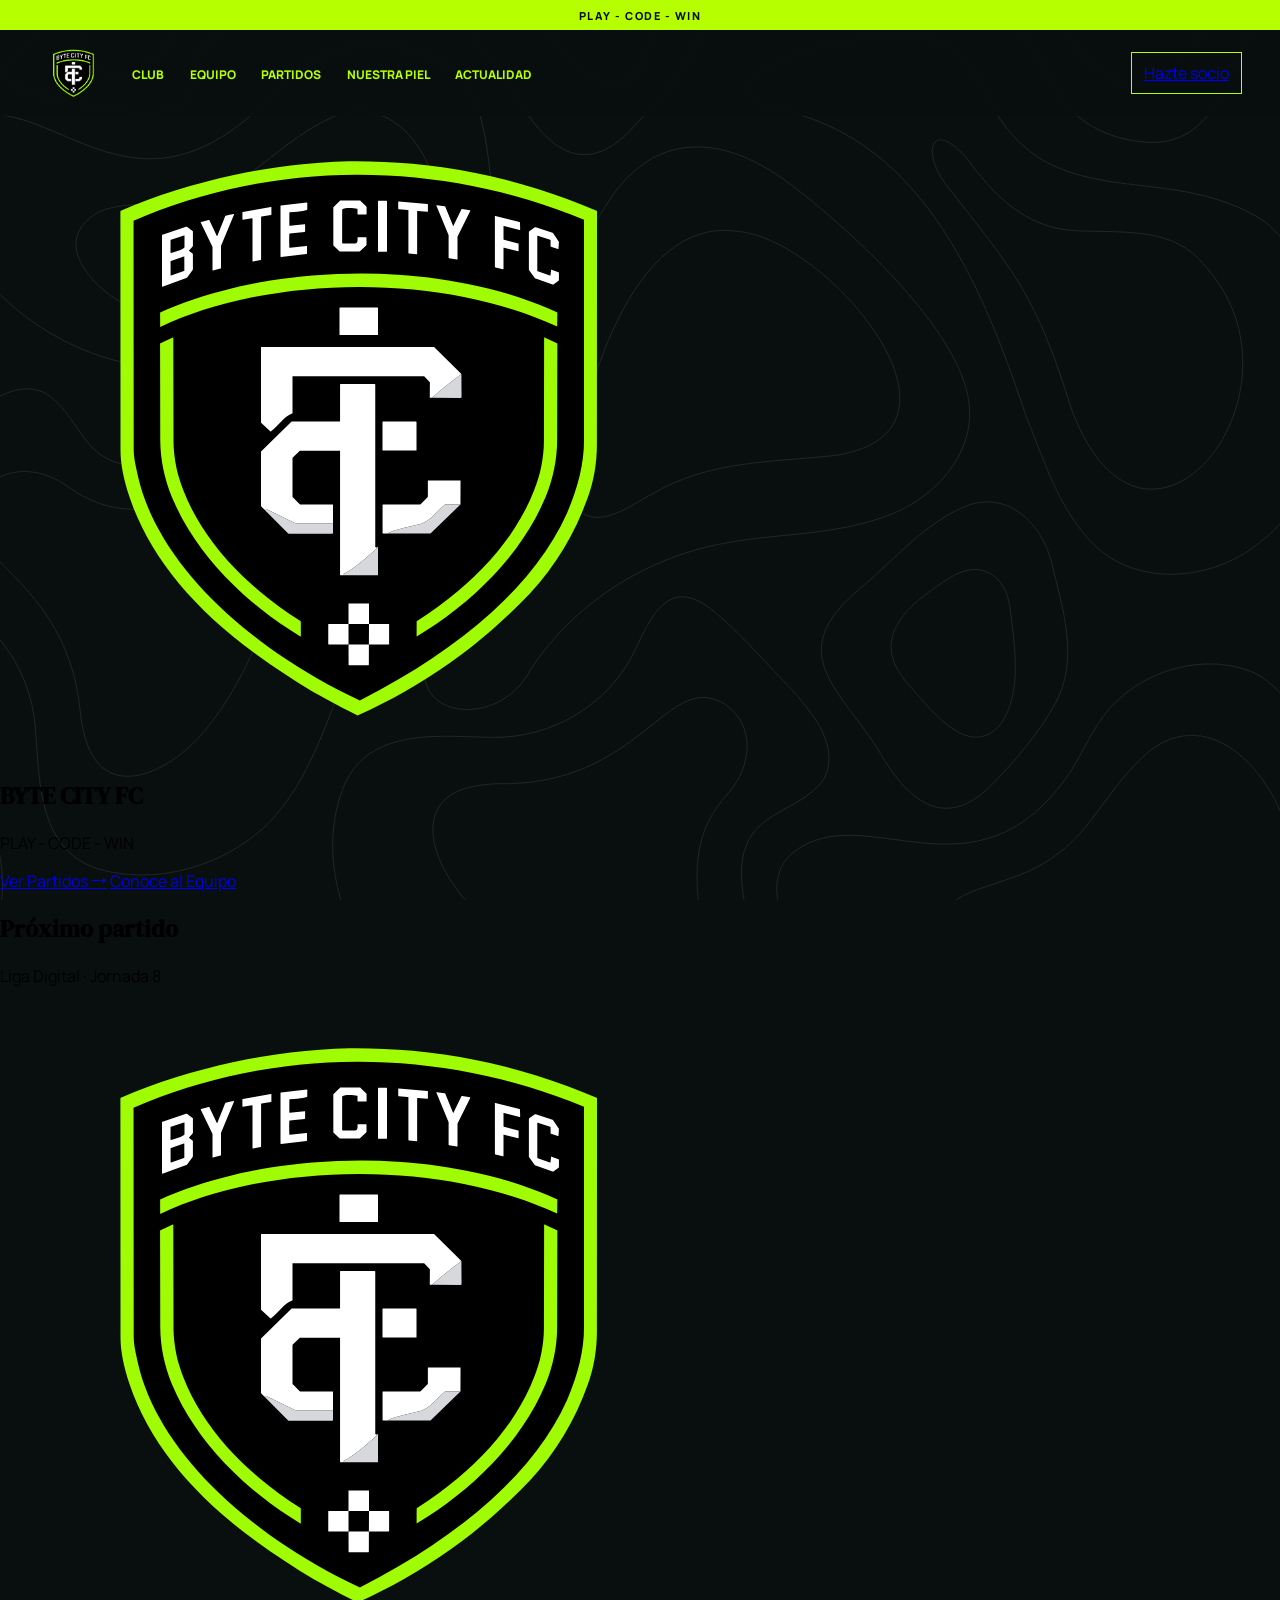
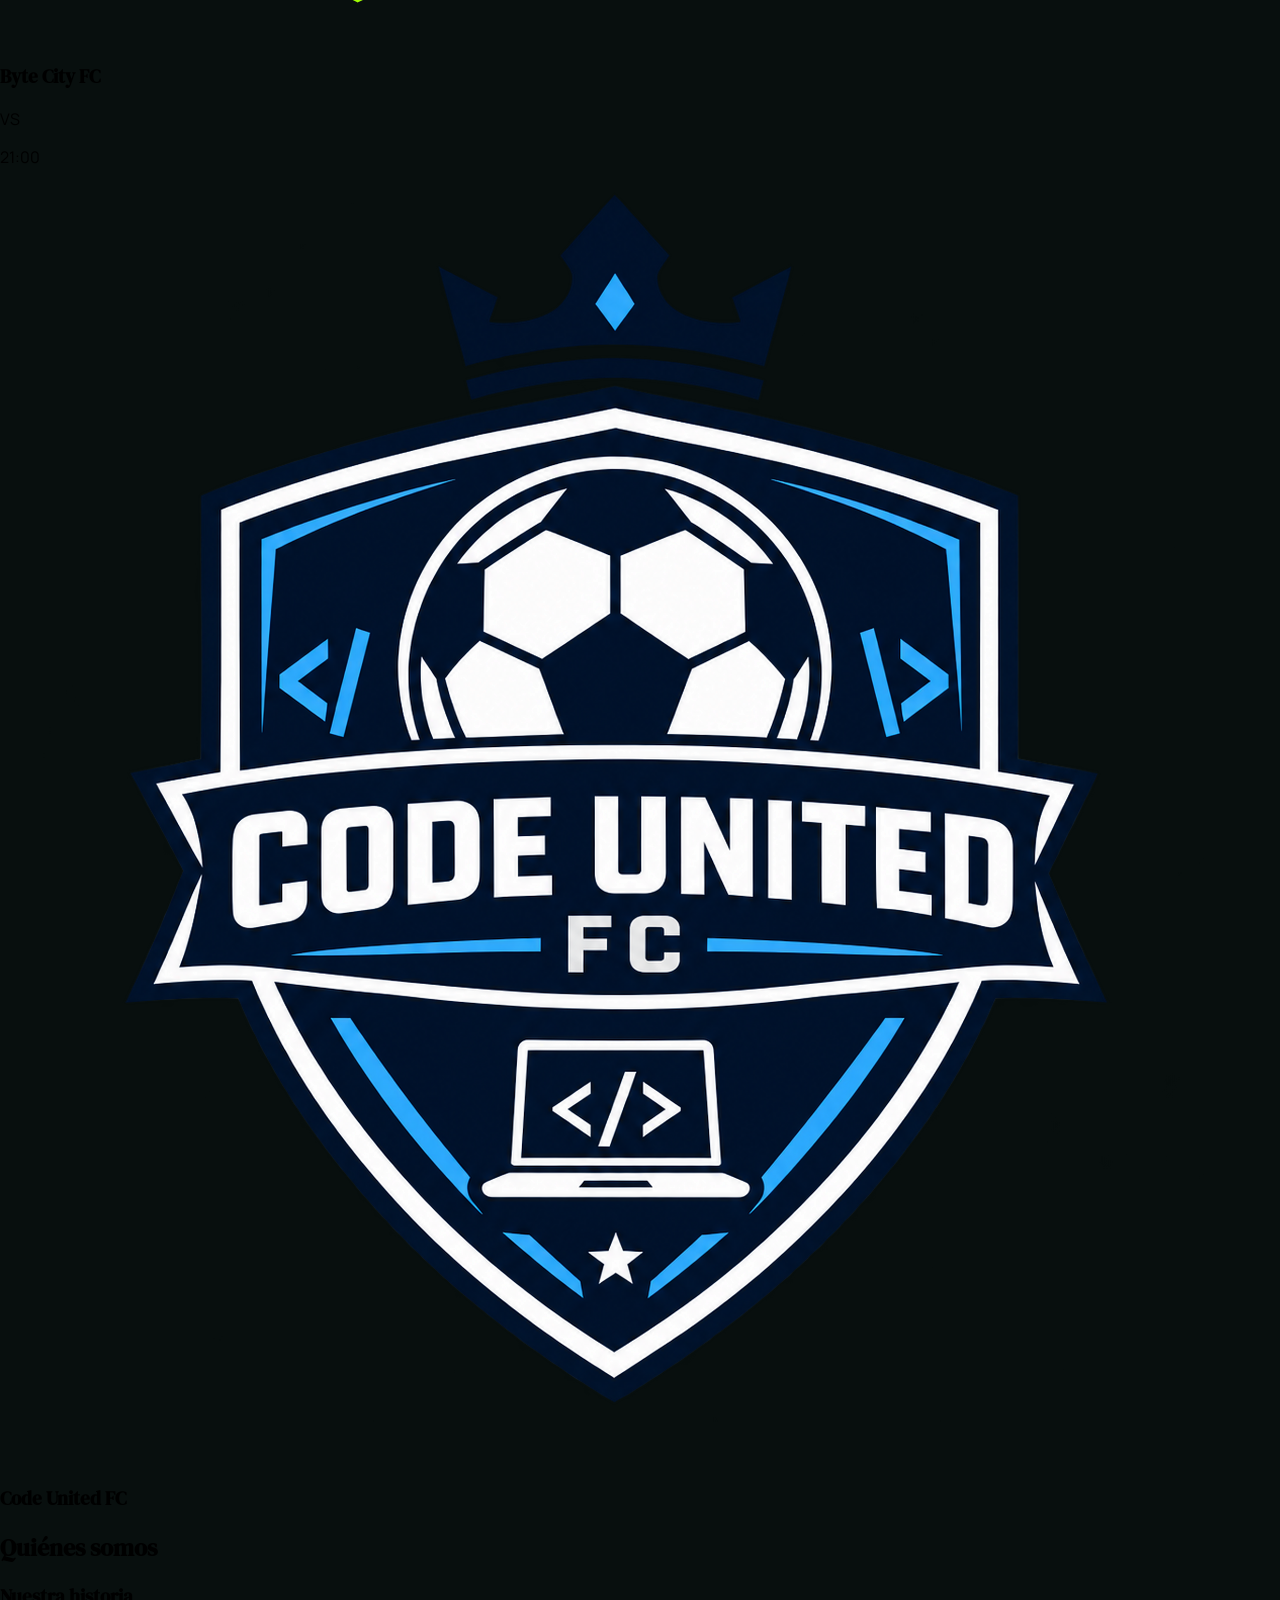
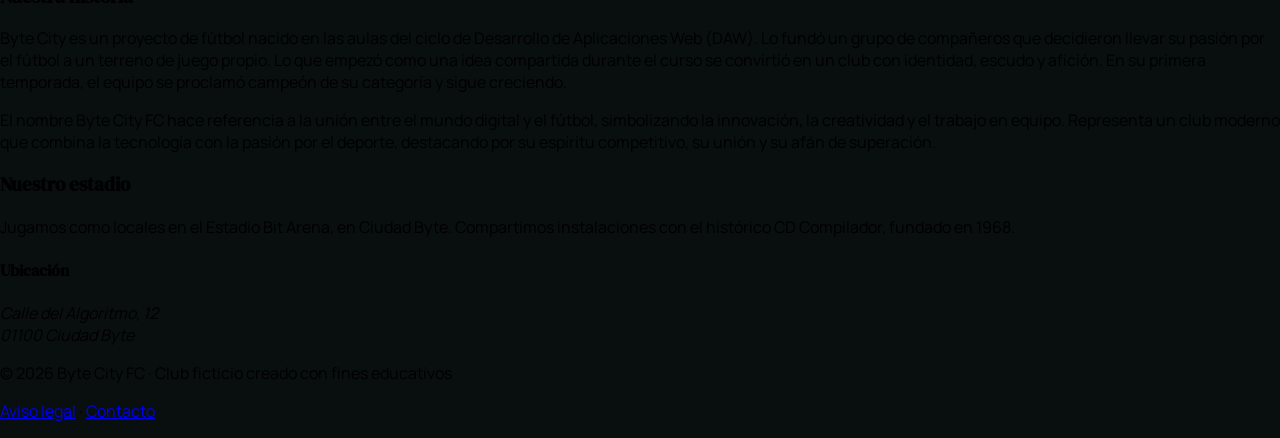
==== commit 9e54b4fd: "Organizar paginas y aplicar navbar global" ====
--- a/index.html
+++ b/index.html
@@ -5,34 +5,27 @@
     <meta name="viewport" content="width=device-width, initial-scale=1.0">
     <title>Byte City FC</title>
     <link rel="icon" href="img/escudo/Escudo-Sin-Fondo.png">
-    <link rel="stylesheet" href="css/base.css">
+    <link rel="stylesheet" href="style.css">
 </head>
 <body>
 
     <header id="menuNavegacion">
-        <a href="index.html" class="logo">
-            <img width="70" src="img/escudo/Escudo-Sin-Fondo.png" alt="Logo Byte City FC">
-            <span>Byte City FC</span>
-        </a>
-
-        <nav aria-label="Menú principal">
-            <ul>
-                <li><a href="index.html">Inicio</a></li>
-                <li>
-                    <a href="pages/club.html">Club</a>
-                    <ul>
-                        <li><a href="pages/club.html#historia">Historia</a></li>
-                        <li><a href="pages/club.html#estadio">Estadio</a></li>
-                        <li><a href="pages/club.html#aficion">Afición</a></li>
-                    </ul>
-                </li>
-                <li><a href="pages/equipo.html">Equipo</a></li>
-                <li><a href="pages/partidos.html">Partidos</a></li>
-                <li><a href="pages/nuestra-piel.html">Nuestra piel</a></li>
-                <li><a href="pages/actualidad.html">Actualidad</a></li>
-                <li><a href="pages/hazte-socio.html">Hazte socio</a></li>
-            </ul>
-        </nav>
+        <div class="navbar-anuncio">PLAY - CODE - WIN</div>
+        <div class="navbar-principal">
+            <div class="navbar-izquierda">
+                <a class="navbar-escudo" href="index.html" aria-label="Ir al inicio">
+                    <img src="img/escudo/Escudo-Sin-Fondo.png" alt="Escudo de Byte City FC">
+                </a>
+                <ul class="navbar-lista">
+                    <li><a href="pages/club.html">Club</a></li>
+                    <li><a href="pages/equipo.html">Equipo</a></li>
+                    <li><a href="pages/partidos.html">Partidos</a></li>
+                    <li><a href="pages/nuestra-piel.html">Nuestra piel</a></li>
+                    <li><a href="pages/actualidad.html">Actualidad</a></li>
+                </ul>
+            </div>
+            <a href="pages/hazte-socio.html" class="navbar-socio">Hazte socio</a>
+        </div>
     </header>
 
     <main>
--- a/style.css
+++ b/style.css
@@ -0,0 +1,188 @@
+@import url("https://fonts.googleapis.com/css2?family=Manrope:wght@400;600;700;800&family=DM+Serif+Display&display=swap");
+
+html {
+    font-family: var(--fuente-texto);
+}
+
+body {
+    margin: 0;
+    background-color: #080F0E;
+    background-image: url("img/fondo web.svg");
+    background-repeat: no-repeat;
+    background-position: center;
+    background-size: cover;
+    background-attachment: fixed;
+}
+
+:root {
+    --navbar-fondo: #080F0E;
+    --navbar-lima: #B6FF00;
+    --navbar-blanco: #F5F7F5;
+    --fuente-texto: "Manrope", "Trebuchet MS", sans-serif;
+    --fuente-titulos: "DM Serif Display", Georgia, serif;
+}
+
+#menuNavegacion {
+    position: relative;
+    z-index: 100;
+    width: 100%;
+    color: var(--navbar-blanco);
+}
+
+.navbar-anuncio {
+    min-height: 30px;
+    display: flex;
+    align-items: center;
+    justify-content: center;
+    padding: 0 16px;
+    box-sizing: border-box;
+    background: var(--navbar-lima);
+    color: var(--navbar-fondo);
+    font-size: 11px;
+    font-weight: 800;
+    letter-spacing: 1.5px;
+    text-transform: uppercase;
+}
+
+.navbar-principal {
+    min-height: 86px;
+    display: flex;
+    align-items: center;
+    justify-content: space-between;
+    padding: 0 clamp(18px, 3vw, 48px);
+    box-sizing: border-box;
+    background: rgba(8, 15, 14, 0.97);
+}
+
+.navbar-izquierda {
+    display: flex;
+    align-items: center;
+    gap: clamp(18px, 2vw, 36px);
+}
+
+.navbar-lista,
+.navbar-utilidades {
+    display: flex;
+    align-items: center;
+    margin: 0;
+    padding: 0;
+    list-style: none;
+}
+
+.navbar-lista {
+    gap: clamp(12px, 2vw, 30px);
+}
+
+.navbar-utilidades {
+    gap: clamp(10px, 1.5vw, 24px);
+}
+
+.navbar-lista a,
+.navbar-utilidades a {
+    color: var(--navbar-lima);
+    text-decoration: none;
+    text-transform: uppercase;
+    font-size: 12px;
+    font-weight: 800;
+}
+
+.navbar-lista a:hover,
+.navbar-lista a[aria-current="page"],
+.navbar-utilidades a:hover {
+    color: var(--navbar-blanco);
+}
+
+.navbar-escudo {
+    width: 68px;
+    height: 68px;
+    display: grid;
+    place-items: center;
+    flex-shrink: 0;
+}
+
+.navbar-escudo img {
+    width: 58px;
+    height: 58px;
+    object-fit: contain;
+}
+
+.navbar-socio {
+    border: 1px solid var(--navbar-lima);
+    padding: 9px 12px;
+    margin-left: 24px;
+    flex-shrink: 0;
+}
+
+.navbar-icono {
+    color: var(--navbar-lima);
+    text-decoration: none;
+    font-size: 19px;
+}
+
+@media (max-width: 900px) {
+    .navbar-principal {
+        min-height: 76px;
+        padding: 0 12px;
+    }
+
+    .navbar-izquierda {
+        min-width: 0;
+        gap: 12px;
+    }
+
+    .navbar-escudo {
+        width: 64px;
+        flex-shrink: 0;
+    }
+
+    .navbar-lista {
+        gap: 14px;
+        overflow-x: auto;
+        white-space: nowrap;
+        scrollbar-width: none;
+    }
+
+    .navbar-lista li {
+        flex-shrink: 0;
+    }
+
+    .navbar-socio {
+        margin-left: 12px;
+    }
+}
+
+@media (max-width: 520px) {
+    .navbar-anuncio {
+        min-height: 26px;
+        font-size: 9px;
+    }
+
+    .navbar-lista li:nth-child(n+5) {
+        display: none;
+    }
+}
+
+button,
+input,
+select,
+textarea {
+    font: inherit;
+}
+
+h1,
+h2,
+h3,
+h4,
+h5,
+h6 {
+    font-family: var(--fuente-titulos);
+    letter-spacing: 0;
+}
+
+.navbar-anuncio,
+.navbar-lista,
+.navbar-utilidades,
+.navbar-socio,
+.navbar-icono {
+    font-family: var(--fuente-texto);
+}
